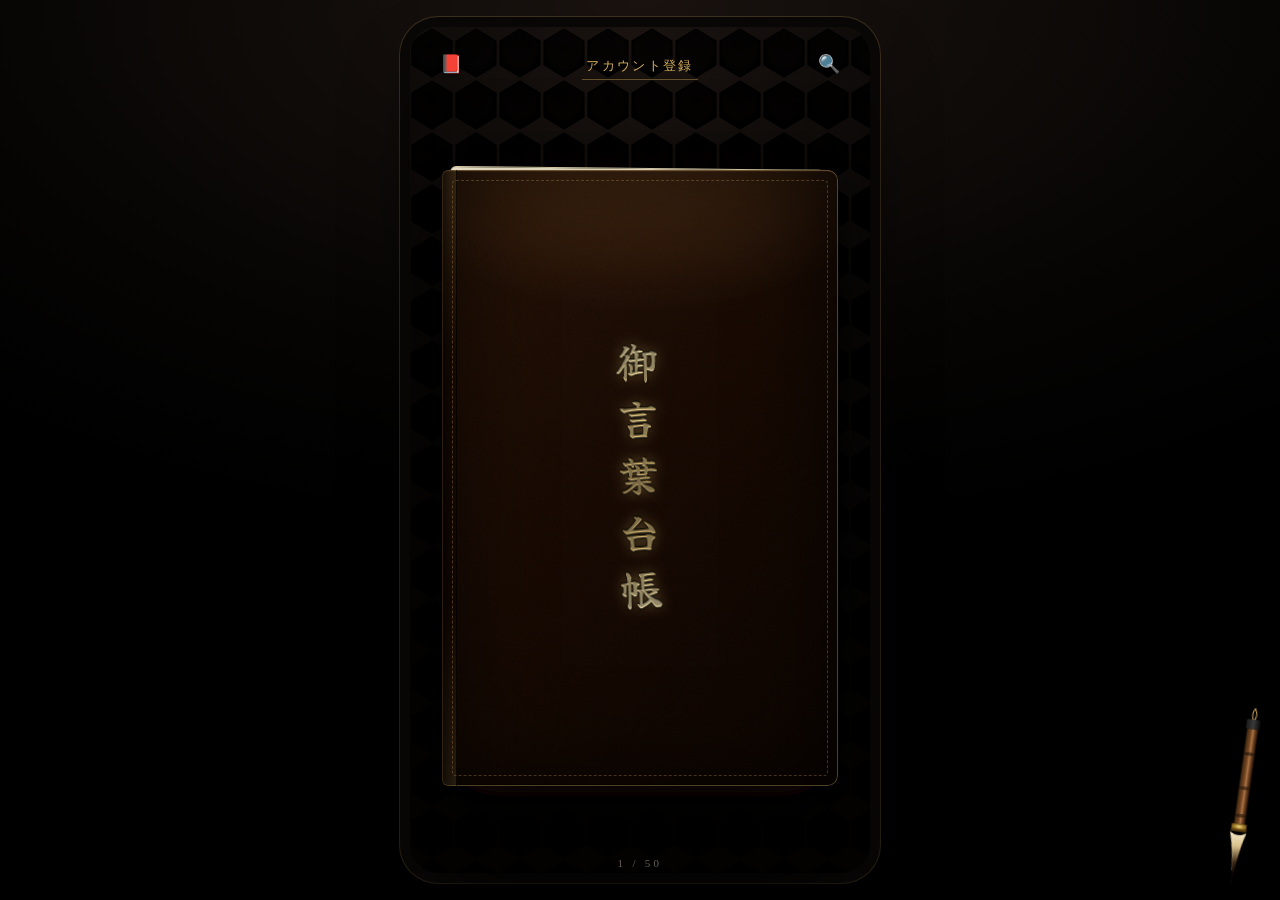
==== app/index.html @ a13468e6 "Sync mockup with latest app design" ====
<!doctype html>
<html lang="ja">
<head>
  <meta charset="UTF-8" />
  <meta name="viewport" content="width=device-width, initial-scale=1.0, maximum-scale=1.0, viewport-fit=cover" />
  <meta name="theme-color" content="#8b2f2f" />
  <meta name="apple-mobile-web-app-capable" content="yes" />
  <meta name="mobile-web-app-capable" content="yes" />
  <meta name="apple-mobile-web-app-status-bar-style" content="black-translucent" />
  <meta name="apple-mobile-web-app-title" content="御言葉" />
  <link rel="manifest" href="manifest.webmanifest" />
  <title>御言葉台帳</title>
  <link rel="preconnect" href="https://fonts.googleapis.com" />
  <link rel="preconnect" href="https://fonts.gstatic.com" crossorigin />
  <link href="https://fonts.googleapis.com/css2?family=Yuji+Boku&family=Yuji+Mai&family=Yuji+Syuku&family=Shippori+Mincho:wght@600;700;800&family=Klee+One:wght@600&family=Zen+Kurenaido&display=swap" rel="stylesheet" />
  <link rel="stylesheet" href="styles.css" />
</head>
<body>
  <!-- トップページ：御朱印帳ビュー -->
  <main id="view-home" class="view active">
    <header class="app-header home-header">
      <button class="icon-btn light" id="btn-close-book" aria-label="表紙に戻る" title="表紙に戻る">📕</button>
      <button class="text-link gold" id="btn-account" aria-label="アカウント登録">アカウント登録</button>
      <button class="icon-btn light" id="btn-search" aria-label="検索">🔍</button>
    </header>

    <section class="book-area" id="book-area">
      <div class="book" id="book">
        <!-- ページはJSで挿入。右→左にめくる -->
      </div>
      <div class="book-empty" id="book-empty" hidden></div>
      <div class="page-indicator" id="page-indicator"></div>

      <!-- 表紙：タップで開く -->
      <button class="book-cover" id="book-cover" aria-label="御言葉台帳を開く">
        <span class="cover-title">御<br>言<br>葉<br>台<br>帳</span>
      </button>
    </section>

    <!-- 筆（リアルな筆のSVG）— タップで言葉を記す -->
    <button class="brush-btn" id="btn-new" aria-label="新しい言葉を記す">
      <svg viewBox="0 0 80 260" xmlns="http://www.w3.org/2000/svg" aria-hidden="true">
        <defs>
          <linearGradient id="bamboo" x1="0" y1="0" x2="1" y2="0">
            <stop offset="0" stop-color="#3a2410"/>
            <stop offset="0.4" stop-color="#7a4a22"/>
            <stop offset="0.55" stop-color="#a87245"/>
            <stop offset="0.8" stop-color="#5a341a"/>
            <stop offset="1" stop-color="#2a1608"/>
          </linearGradient>
          <linearGradient id="cap" x1="0" y1="0" x2="1" y2="0">
            <stop offset="0" stop-color="#1a1a1a"/>
            <stop offset="0.5" stop-color="#3a3a3a"/>
            <stop offset="1" stop-color="#0a0a0a"/>
          </linearGradient>
          <linearGradient id="bristleGrad" x1="0.5" y1="0" x2="0.5" y2="1">
            <stop offset="0" stop-color="#f4e9c8"/>
            <stop offset="0.3" stop-color="#d8c08a"/>
            <stop offset="0.65" stop-color="#3a2410"/>
            <stop offset="0.9" stop-color="#0a0604"/>
            <stop offset="1" stop-color="#000"/>
          </linearGradient>
          <radialGradient id="ferrule" cx="0.5" cy="0.4" r="0.6">
            <stop offset="0" stop-color="#f0d68a"/>
            <stop offset="0.5" stop-color="#a8842c"/>
            <stop offset="1" stop-color="#5a3e10"/>
          </radialGradient>
        </defs>
        <!-- 紐ループ（吊り紐） -->
        <path d="M40 4 Q34 14 40 22 Q46 14 40 4 Z" fill="none" stroke="#c8a058" stroke-width="1.5"/>
        <!-- 黒キャップ -->
        <rect x="30" y="20" width="20" height="14" rx="2" fill="url(#cap)"/>
        <!-- 竹軸 -->
        <rect x="32" y="34" width="16" height="140" fill="url(#bamboo)"/>
        <!-- 竹の節 -->
        <ellipse cx="40" cy="70" rx="9" ry="2.5" fill="#1f120a" opacity="0.6"/>
        <ellipse cx="40" cy="120" rx="9" ry="2.5" fill="#1f120a" opacity="0.6"/>
        <ellipse cx="40" cy="160" rx="9" ry="2.5" fill="#1f120a" opacity="0.6"/>
        <!-- 金の口金 -->
        <rect x="29" y="172" width="22" height="10" rx="1" fill="url(#ferrule)" stroke="#3a2a08" stroke-width="0.5"/>
        <rect x="29" y="180" width="22" height="3" fill="#5a3e10"/>
        <!-- 穂（毛先）— 太→細の三角形＋濡れた感じのグラデ -->
        <path d="M28 184 Q40 192 52 184 L48 200 Q44 220 40 252 Q36 220 32 200 Z"
              fill="url(#bristleGrad)" stroke="#1a0e05" stroke-width="0.4"/>
        <!-- 穂のハイライト（左側） -->
        <path d="M34 188 Q36 210 38 240" fill="none" stroke="#fff5d8" stroke-width="0.6" opacity="0.5"/>
        <!-- 墨の滴 -->
        <ellipse cx="40" cy="256" rx="2" ry="2.5" fill="#0a0604"/>
      </svg>
    </button>
  </main>

  <!-- アカウント登録画面 -->
  <section id="view-account" class="view">
    <header class="app-header account-header">
      <button class="icon-btn light" id="btn-account-back" aria-label="戻る">←</button>
      <span></span>
      <span style="width:36px"></span>
    </header>

    <div class="account-hero">
      <div class="account-emblem" aria-hidden="true"><span>御</span></div>
      <h2 class="account-title">御言葉台帳へようこそ</h2>
      <p class="account-lede">
        言葉は、心の足跡。<br>
        登録すると、端末を超えて言葉を保管できます。
      </p>
    </div>

    <form class="account-form" id="form-account">
      <button type="button" class="btn-apple" id="btn-apple">
        <svg viewBox="0 0 16 16" width="18" height="18" aria-hidden="true">
          <path fill="currentColor" d="M11.182.008C11.148-.03 9.923.023 8.857 1.18c-1.066 1.156-.902 2.482-.878 2.516.024.034 1.52.087 2.475-1.258.955-1.345.762-2.391.728-2.43Zm3.314 11.733c-.048-.096-2.325-1.234-2.113-3.422.212-2.189 1.675-2.789 1.698-2.854.023-.064-.597-.79-1.254-1.157a3.692 3.692 0 0 0-1.563-.434c-.108-.003-.483-.095-1.254.116-.508.139-1.653.589-1.968.607-.316.018-1.256-.522-2.267-.665-.647-.125-1.333.131-1.824.328-.49.196-1.422.754-2.074 2.237-.652 1.484-.311 3.834.93 5.392 1.243 1.557 1.999 1.881 2.5 1.917.5.036 1.05-.1 1.74-.39.69-.292 1.74-.452 2.4-.452.66 0 1.71.16 2.4.452.69.29 1.24.426 1.74.39.501-.036 1.257-.36 2.5-1.917.598-.769 1.06-1.591 1.41-2.148Z"/>
        </svg>
        <span>Appleで続ける</span>
      </button>

      <div class="divider"><span>または</span></div>

      <label class="field">
        <span class="label-text">お名前（任意）</span>
        <input type="text" id="acct-name" placeholder="蘇我 美佳" autocomplete="name" />
      </label>
      <label class="field">
        <span class="label-text">メールアドレス</span>
        <input type="email" id="acct-email" placeholder="you@example.com" autocomplete="email" required />
      </label>
      <label class="field">
        <span class="label-text">パスワード</span>
        <input type="password" id="acct-password" placeholder="8文字以上" autocomplete="new-password" minlength="8" required />
        <span class="hint">英数字を含めると安全です。</span>
      </label>

      <label class="checkbox">
        <input type="checkbox" id="acct-terms" required />
        <span><a href="#">利用規約</a>と<a href="#">プライバシーポリシー</a>に同意します</span>
      </label>

      <button type="submit" class="btn-gold">
        <span>御言葉を始める</span>
      </button>

      <p class="account-foot">
        既にアカウントをお持ちの方は
        <a href="#" id="link-signin">ログイン</a>
      </p>
    </form>
  </section>

  <!-- 入力画面 -->
  <section id="view-input" class="view">
    <header class="app-header">
      <button class="icon-btn" id="btn-back" aria-label="戻る">←</button>
      <h2 class="brand small">言葉を記す</h2>
      <button class="text-btn" id="btn-save">保存</button>
    </header>

    <form id="form-entry" class="form">
      <label class="field">
        <span class="label-text">言葉</span>
        <textarea id="input-text" rows="6" placeholder="心に残った言葉を書き留める…" required></textarea>
      </label>

      <div class="row">
        <button type="button" class="chip" id="btn-mic">🎙 音声入力</button>
        <label class="chip" for="input-photo">📷 写真を添付</label>
        <input id="input-photo" type="file" accept="image/*" capture="environment" hidden />
      </div>

      <div class="photo-preview" id="photo-preview" hidden>
        <img id="photo-img" alt="添付写真" />
        <button type="button" class="text-btn small" id="btn-remove-photo">削除</button>
      </div>

      <fieldset class="field">
        <legend class="label-text">どこから来た言葉？</legend>
        <div class="segmented">
          <label><input type="radio" name="category" value="自分" checked /><span>自分</span></label>
          <label><input type="radio" name="category" value="他人" /><span>他人</span></label>
          <label><input type="radio" name="category" value="メディア" /><span>メディア</span></label>
        </div>
      </fieldset>

      <label class="field">
        <span class="label-text">出典・話し手（任意）</span>
        <input id="input-source" type="text" placeholder="例：祖母／○○という本／映画◯◯" />
      </label>

      <div class="ai-section" id="ai-section" hidden>
        <h3>AIによる読み解き</h3>
        <div class="ai-block">
          <h4>コンテキスト解説</h4>
          <p id="ai-context">—</p>
        </div>
        <div class="ai-block">
          <h4>似た言葉</h4>
          <ul id="ai-similar"></ul>
        </div>
      </div>

      <p class="mic-status muted" id="mic-status"></p>
    </form>
  </section>

  <script src="seed.js"></script>
  <script src="app.js"></script>
  <script>
    if ("serviceWorker" in navigator) {
      window.addEventListener("load", () => {
        navigator.serviceWorker.register("sw.js").catch(console.warn);
      });
    }
  </script>
</body>
</html>
---- app/styles.css ----
/* 御言葉台帳 — Mikotoba Daichō */
:root {
  --paper: #f5efe2;
  --paper-edge: #e7dec6;
  --paper-shadow: rgba(60, 40, 20, 0.15);
  --ink: #2a2622;
  --ink-soft: #6b6259;
  --accent: #8b2f2f; /* 朱 */
  --line: #d9cfb8;
  --bg: #efe8d8;
  --radius: 14px;
  --serif: "Hiragino Mincho ProN", "Yu Mincho", "YuMincho", "Noto Serif JP", serif;
  --sans: "Hiragino Sans", "Yu Gothic", system-ui, sans-serif;
}

* { box-sizing: border-box; -webkit-tap-highlight-color: transparent; }

/* LPプレビューモード：操作系を隠す */
.is-preview .app-header,
.is-preview .brush-btn,
.is-preview #view-account,
.is-preview #view-input { display: none !important; }
.is-preview .book-area { padding-top: 24px; }
html, body { margin: 0; padding: 0; height: 100%; }
body {
  font-family: var(--serif);
  color: var(--ink);
  background: #0a0807;
  overflow: hidden;
}

/* トップ画面のみ：黒の高級背景（蛇革風スケール） */
#view-home {
  background:
    radial-gradient(120% 80% at 50% 0%, #1a1310 0%, #0a0807 55%, #050403 100%),
    url("data:image/svg+xml;utf8,<svg xmlns='http://www.w3.org/2000/svg' width='44' height='52' viewBox='0 0 44 52'><defs><radialGradient id='s' cx='50%25' cy='40%25' r='55%25'><stop offset='0%25' stop-color='%23332620' stop-opacity='1'/><stop offset='70%25' stop-color='%23120c08' stop-opacity='0.85'/><stop offset='100%25' stop-color='%23050302' stop-opacity='1'/></radialGradient></defs><g><polygon points='22,2 42,14 42,38 22,50 2,38 2,14' fill='url(%23s)' stroke='%23000' stroke-width='1.2'/><polygon points='22,2 42,14 22,26 2,14' fill='%23000' opacity='0.18'/></g></svg>");
  background-blend-mode: multiply, normal;
  background-size: cover, 44px 52px;
}

button { font-family: inherit; cursor: pointer; }

/* ビュー切替 */
.view { display: none; height: 100dvh; flex-direction: column; }
.view.active { display: flex; }

/* ヘッダー */
.app-header {
  display: flex; align-items: center; justify-content: space-between;
  padding: calc(env(safe-area-inset-top, 0px) + 18px) 20px 12px;
}
.bottom-nav { padding-bottom: calc(env(safe-area-inset-bottom, 0px) + 28px) !important; }
.brand {
  margin: 0;
  font-size: 22px;
  letter-spacing: 0.3em;
  font-weight: 500;
}
.brand.small { font-size: 16px; letter-spacing: 0.2em; }

/* トップ：ヘッダー */
.home-header { padding-bottom: 0; }
.header-spacer { width: 36px; }
.icon-btn.light { color: #c8b27a; filter: drop-shadow(0 1px 2px rgba(0,0,0,0.6)); }

/* === 表紙：本格的な革手帳 === */
.book-cover {
  position: absolute;
  inset: 0;
  margin: auto;
  width: min(86vw, 380px);
  height: min(72dvh, 580px);
  border: none;
  cursor: pointer;
  border-radius: 6px 10px 10px 6px;
  display: flex; align-items: center; justify-content: center;
  background:
    /* ハイライト（上から光が当たる） */
    radial-gradient(140% 60% at 50% -10%, rgba(180,120,60,0.35) 0%, transparent 55%),
    /* 革のグレイン（細かいランダムノイズ） */
    url("data:image/svg+xml;utf8,<svg xmlns='http://www.w3.org/2000/svg' width='220' height='220'><filter id='n'><feTurbulence type='fractalNoise' baseFrequency='1.6' numOctaves='3' seed='7'/><feColorMatrix values='0 0 0 0 0.06  0 0 0 0 0.03  0 0 0 0 0.01  0 0 0 0.55 0'/></filter><rect width='100%25' height='100%25' filter='url(%23n)'/></svg>"),
    /* 革の中粒テクスチャ */
    url("data:image/svg+xml;utf8,<svg xmlns='http://www.w3.org/2000/svg' width='80' height='80'><filter id='b'><feTurbulence type='turbulence' baseFrequency='0.08' numOctaves='2' seed='13'/><feColorMatrix values='0 0 0 0 0.35  0 0 0 0 0.18  0 0 0 0 0.07  0 0 0 0.35 0'/></filter><rect width='100%25' height='100%25' filter='url(%23b)'/></svg>"),
    /* ベース：深い茶 */
    linear-gradient(135deg, #2a1608 0%, #1a0c04 50%, #0e0602 100%);
  background-size: cover, 220px 220px, 80px 80px, cover;
  background-blend-mode: normal, overlay, overlay, normal;
  box-shadow:
    /* 浮遊する影 */
    0 40px 70px -25px rgba(0,0,0,0.95),
    0 15px 30px -10px rgba(0,0,0,0.7),
    /* 金の細い縁取り */
    inset 0 0 0 1px rgba(180,140,80,0.45),
    /* 内側のビネット */
    inset 0 0 100px rgba(0,0,0,0.75),
    /* 革のエッジハイライト */
    inset 0 2px 0 rgba(255,200,140,0.08),
    inset 0 -2px 0 rgba(0,0,0,0.6);
  transform-origin: left center;
  transition: transform 1100ms cubic-bezier(.45,.05,.2,1), opacity 600ms 800ms;
  z-index: 50;
}
/* 背表紙（左側の綴じ部分） */
.book-cover::before {
  content: "";
  position: absolute; left: 0; top: 0; bottom: 0;
  width: 14px;
  background:
    linear-gradient(90deg, rgba(0,0,0,0.55) 0%, rgba(0,0,0,0.15) 70%, transparent 100%),
    linear-gradient(180deg, rgba(180,140,80,0.18), transparent 30%, transparent 70%, rgba(180,140,80,0.18));
  border-right: 1px solid rgba(0,0,0,0.4);
  border-radius: 6px 0 0 6px;
  pointer-events: none;
}
/* 革のステッチ風の縁 */
.book-cover::after {
  content: "";
  position: absolute; inset: 10px;
  border: 1px dashed rgba(180,140,80,0.35);
  border-radius: 4px;
  pointer-events: none;
}
.book-cover.opened {
  transform: rotateY(-165deg);
  opacity: 0;
  pointer-events: none;
}
.cover-title {
  /* 本物の毛筆フォント — Yuji Boku は墨の濃淡まで再現 */
  font-family: "Yuji Boku", "Yuji Mai", "Yuji Syuku", "Shippori Mincho", "Hiragino Mincho ProN", "Yu Mincho", serif;
  font-size: 52px;
  letter-spacing: 0.05em;
  line-height: 1.35;
  text-align: center;
  font-weight: 400;
  background:
    linear-gradient(180deg,
      #fff3c4 0%,
      #f0cf80 22%,
      #d4af5e 42%,
      #8c6a2c 58%,
      #d4af5e 78%,
      #fff3c4 100%);
  -webkit-background-clip: text;
  background-clip: text;
  color: transparent;
  text-shadow:
    0 1px 0 rgba(255,235,180,0.3),
    0 -1px 0 rgba(0,0,0,0.6);
  filter:
    drop-shadow(0 1px 1px rgba(0,0,0,0.85))
    drop-shadow(0 0 6px rgba(212,175,94,0.35))
    drop-shadow(0 0 2px rgba(0,0,0,0.5));
  /* 筆らしい微妙な傾き */
  transform: translateY(-4px) rotate(-1.2deg);
}

.brand-vertical {
  position: absolute;
  top: 50%; left: 50%;
  transform: translate(-50%, -50%);
  writing-mode: vertical-rl;
  text-orientation: upright;
  font-size: 30px;
  letter-spacing: 1em;
  color: var(--ink);
  margin: 0;
  pointer-events: none;
  z-index: 0;
}
#view-home .book-area { z-index: 1; }
#view-home .book-empty { z-index: 1; position: relative; background: transparent; }

.icon-btn, .text-btn {
  background: transparent; border: none; color: var(--ink);
  font-size: 18px; padding: 8px 10px; border-radius: 8px;
}
.text-btn { font-size: 15px; color: var(--accent); letter-spacing: 0.1em; }
.text-btn.small { font-size: 13px; }

/* 御朱印帳 ブック */
.book-area {
  flex: 1; position: relative;
  display: flex; align-items: center; justify-content: center;
  padding: 8px 16px 16px;
  perspective: 1800px;
}
.book {
  position: relative;
  width: min(92vw, 420px);
  height: min(70dvh, 620px);
  transform-style: preserve-3d;
  /* 紙の束（スタック感）— 後ろに重なる紙の縁 */
  filter: drop-shadow(0 30px 50px rgba(0,0,0,0.6));
}
.book::before,
.book::after {
  content: ""; position: absolute;
  background: linear-gradient(180deg, #f1ead4 0%, #e6dcc0 100%);
  border: 1px solid #d9cca8;
  border-radius: 6px;
  z-index: -1;
}
/* 2枚目 */
.book::before {
  inset: -4px -3px -6px -5px;
  transform: rotate(-0.4deg);
}
/* 3枚目 */
.book::after {
  inset: -7px -6px -10px -9px;
  transform: rotate(0.6deg);
  background: linear-gradient(180deg, #ebe2c8 0%, #ddd1b1 100%);
}

/* 各ページ（右綴じ・右から左へめくる） */
.page {
  position: absolute; inset: 0;
  border-radius: 4px 8px 8px 4px;
  /* 紙：和紙〜オフホワイトのグラデーション＋繊維＋微妙な縁の陰り */
  background:
    /* 縁のビネット（経年） */
    radial-gradient(110% 80% at 50% 50%, transparent 55%, rgba(160,130,80,0.10) 80%, rgba(120,90,50,0.20) 100%),
    /* 紙の繊維ノイズ */
    url("data:image/svg+xml;utf8,<svg xmlns='http://www.w3.org/2000/svg' width='240' height='240'><filter id='n'><feTurbulence type='fractalNoise' baseFrequency='1.2' numOctaves='2' seed='3'/><feColorMatrix values='0 0 0 0 0.6  0 0 0 0 0.55  0 0 0 0 0.45  0 0 0 0.12 0'/></filter><rect width='100%25' height='100%25' filter='url(%23n)'/></svg>"),
    /* ベース紙色 */
    linear-gradient(180deg, #fbf5e3 0%, #f6efd9 50%, #f0e7c8 100%);
  background-size: cover, 240px 240px, cover;
  box-shadow:
    0 1px 0 rgba(255,255,255,0.7) inset,
    0 18px 30px -16px rgba(60,40,20,0.35),
    0 2px 6px rgba(0,0,0,0.1);
  border: 1px solid #d9cca8;
  transform-origin: left center;
  transition: transform 800ms cubic-bezier(.2,.7,.2,1), box-shadow 800ms;
  backface-visibility: hidden;
  overflow: hidden;
  display: flex; flex-direction: column;
}
/* 綴じ側（左）の影＋穴の表現 */
.page::before {
  content: "";
  position: absolute; top: 0; bottom: 0; left: 0; width: 34px;
  background:
    /* 綴じ穴（3つ） */
    radial-gradient(circle at 12px 18%, rgba(0,0,0,0.45) 0 3px, transparent 4px),
    radial-gradient(circle at 12px 50%, rgba(0,0,0,0.45) 0 3px, transparent 4px),
    radial-gradient(circle at 12px 82%, rgba(0,0,0,0.45) 0 3px, transparent 4px),
    /* 綴じ部分のグラデーション影 */
    linear-gradient(90deg, rgba(0,0,0,0.18) 0%, rgba(0,0,0,0.08) 40%, transparent 100%);
  pointer-events: none;
}
/* 罫線（うっすら横の和紙の折り目） */
.page::after {
  content: "";
  position: absolute; inset: 28px 28px 28px 48px;
  background:
    repeating-linear-gradient(180deg,
      transparent 0 36px,
      rgba(140,110,70,0.08) 36px 37px);
  pointer-events: none;
}
.page.flipped {
  transform: rotateY(-170deg);
  box-shadow:
    0 30px 60px -10px rgba(0,0,0,0.6),
    0 1px 0 rgba(255,255,255,0.7) inset;
}

.page-inner {
  padding: 36px 28px 28px 48px;
  flex: 1;
  display: flex; flex-direction: column;
  writing-mode: vertical-rl;       /* 縦書き */
  text-orientation: upright;
  overflow: hidden;
}
.page-text {
  /* 手書き風：万年筆系 + 筆フォント — 墨の濃淡が出る Yuji Mai */
  font-family: "Yuji Mai", "Klee One", "Shippori Mincho", "Hiragino Mincho ProN", serif;
  font-size: 22px; line-height: 2; letter-spacing: 0.08em;
  white-space: pre-wrap; flex: 1; max-height: 100%;
  text-orientation: mixed;
  color: #1a1410;
  /* 墨にじみ風 */
  text-shadow: 0 0 0.6px rgba(0,0,0,0.4);
}
.page-meta {
  margin-top: 12px;
  font-size: 11px; color: var(--ink-soft); letter-spacing: 0.2em;
}
.page-stamp {
  position: absolute; right: 18px; bottom: 18px;
  width: 52px; height: 52px; border-radius: 6px;
  border: 2px solid var(--accent); color: var(--accent);
  display: grid; place-items: center;
  font-family: "Yuji Syuku", "Shippori Mincho", serif;
  font-size: 14px; letter-spacing: 0.15em;
  writing-mode: vertical-rl;
  background: rgba(255,255,255,0.4);
  transform: rotate(-4deg);
  /* 朱印のかすれ */
  filter: drop-shadow(0 0 0.3px rgba(139,47,47,0.4));
  opacity: 0.9;
}
.page-photo {
  position: absolute; top: 14px; left: 14px;
  width: 90px; height: 110px; object-fit: cover;
  border: 6px solid #fff; border-radius: 2px;
  box-shadow: 0 4px 10px rgba(0,0,0,0.15);
  transform: rotate(-2deg);
}

.book-empty {
  text-align: center; color: var(--ink-soft); line-height: 1.9;
}
.muted { color: var(--ink-soft); font-size: 13px; }

.page-indicator {
  position: absolute; bottom: 4px; left: 0; right: 0;
  text-align: center; font-size: 11px; color: var(--ink-soft);
  letter-spacing: 0.3em;
}

/* ボトムナビ */
.bottom-nav {
  display: flex; align-items: center; justify-content: center;
  padding: 10px 28px 28px;
}
.nav-hint {
  background: transparent; border: none; color: var(--ink-soft);
  font-size: 36px; line-height: 1; padding: 6px 14px;
}
.fab {
  width: 64px; height: 64px; border-radius: 50%;
  background: var(--accent); color: #f5efe2;
  border: none;
  font-family: "Yuji Boku", "Yuji Mai", "Yuji Syuku", var(--serif);
  font-size: 28px; font-weight: 400;
  letter-spacing: 0.05em;
  box-shadow: 0 10px 24px -8px rgba(139, 47, 47, 0.6);
}
.fab:active { transform: translateY(1px); }
.fab-corner {
  position: fixed;
  right: calc(env(safe-area-inset-right, 0px) + 22px);
  bottom: calc(env(safe-area-inset-bottom, 0px) + 24px);
  z-index: 100;
  background: linear-gradient(180deg, #a23a3a, #6f1f1f);
  color: #f4dca0;
  box-shadow:
    0 12px 28px -10px rgba(0,0,0,0.8),
    inset 0 0 0 1px rgba(212,175,94,0.5);
}

/* リアルな筆ボタン */
.brush-btn {
  position: fixed;
  right: calc(env(safe-area-inset-right, 0px) - 4px);
  bottom: calc(env(safe-area-inset-bottom, 0px) + 14px);
  width: 56px; height: 180px;
  border: none; background: transparent; padding: 0;
  cursor: pointer; z-index: 100;
  filter: drop-shadow(0 18px 18px rgba(0,0,0,0.55))
          drop-shadow(0 4px 6px rgba(0,0,0,0.4));
  transform: rotate(8deg);
  transform-origin: center top;
  transition: transform 200ms cubic-bezier(.2,.8,.3,1);
}
.brush-btn svg { width: 100%; height: 100%; display: block; }
.brush-btn:active { transform: rotate(14deg) translateY(2px); }
.brush-btn:hover { transform: rotate(6deg); }

/* 上部リンク（アカウント） */
.text-link {
  background: transparent; border: none; padding: 8px 4px;
  font-family: var(--serif); font-size: 13px; letter-spacing: 0.18em;
  cursor: pointer;
}
.text-link.gold {
  color: #d4af5e;
  border-bottom: 1px solid rgba(212,175,94,0.4);
  padding-bottom: 4px;
}
.brand.small.gold {
  background: linear-gradient(180deg,#f0cf80,#8c6a2c);
  -webkit-background-clip: text; background-clip: text; color: transparent;
}

/* === アカウント登録画面 === */
#view-account {
  background:
    radial-gradient(120% 60% at 50% 0%, rgba(74,56,38,0.35) 0%, transparent 60%),
    #0a0807;
  overflow-y: auto;
}
.account-header { padding-top: calc(env(safe-area-inset-top, 0px) + 12px); }
.account-header .icon-btn.light { color: #d4af5e; font-size: 20px; }

.account-hero {
  text-align: center;
  padding: 12px 32px 28px;
}
.account-emblem {
  width: 72px; height: 72px;
  margin: 0 auto 18px;
  display: grid; place-items: center;
  border-radius: 50%;
  background: radial-gradient(circle at 35% 30%, #2a1f18, #0a0604);
  box-shadow:
    inset 0 0 0 1px rgba(212,175,94,0.55),
    inset 0 0 22px rgba(0,0,0,0.8),
    0 8px 26px -8px rgba(0,0,0,0.85);
}
.account-emblem span {
  font-family: "Yuji Syuku", "Shippori Mincho", var(--serif);
  font-size: 34px; font-weight: 700;
  background: linear-gradient(180deg,#fff3c4 0%,#d4af5e 50%,#8c6a2c 100%);
  -webkit-background-clip: text; background-clip: text;
  color: transparent;
  filter: drop-shadow(0 1px 1px rgba(0,0,0,0.7));
}
.account-title {
  font-size: 22px;
  letter-spacing: 0.25em;
  margin: 0 0 12px;
  background: linear-gradient(180deg,#fff3c4 0%,#d4af5e 50%,#8c6a2c 100%);
  -webkit-background-clip: text; background-clip: text;
  color: transparent;
  font-weight: 600;
}
.account-lede {
  color: #a89c84;
  font-size: 13px;
  line-height: 2;
  margin: 0;
  letter-spacing: 0.05em;
}

.account-form {
  display: flex; flex-direction: column;
  gap: 16px;
  padding: 4px 28px calc(env(safe-area-inset-bottom, 0px) + 40px);
  max-width: 420px; margin: 0 auto; width: 100%;
}
.btn-apple {
  display: flex; align-items: center; justify-content: center; gap: 10px;
  padding: 15px; border-radius: 12px;
  background: #fff; color: #000; border: none;
  font-size: 15px; font-weight: 600; letter-spacing: 0.1em;
  cursor: pointer; font-family: -apple-system, system-ui, sans-serif;
  box-shadow: 0 8px 20px -10px rgba(0,0,0,0.6);
}
.btn-apple svg { transform: translateY(-1px); }
.btn-apple:active { transform: translateY(1px); }

.divider {
  display: flex; align-items: center; gap: 12px;
  color: #6b6259; font-size: 11px; letter-spacing: 0.3em;
  margin: 4px 0;
}
.divider::before, .divider::after {
  content: ""; flex: 1; height: 1px;
  background: linear-gradient(90deg, transparent, rgba(212,175,94,0.25), transparent);
}

#view-account .field { gap: 6px; }
#view-account .label-text { color: #d4af5e; letter-spacing: 0.2em; font-size: 11px; }
#view-account input[type="text"],
#view-account input[type="email"],
#view-account input[type="password"] {
  background: rgba(255,255,255,0.03);
  border: 1px solid rgba(212,175,94,0.2);
  color: #ece5d2;
  padding: 14px 16px;
  font-size: 15px;
  border-radius: 10px;
  transition: border-color 200ms, background 200ms;
}
#view-account input:focus {
  outline: none;
  border-color: rgba(212,175,94,0.7);
  background: rgba(255,255,255,0.05);
}
#view-account input::placeholder { color: #5a5048; }
.hint { font-size: 11px; color: #6b6259; letter-spacing: 0.05em; padding-left: 4px; }

.checkbox {
  display: flex; align-items: flex-start; gap: 10px;
  font-size: 12px; color: #a89c84; line-height: 1.7;
  letter-spacing: 0.05em;
  padding: 4px 0;
  cursor: pointer;
}
.checkbox input {
  appearance: none; -webkit-appearance: none;
  width: 18px; height: 18px;
  border: 1px solid rgba(212,175,94,0.4);
  border-radius: 4px;
  background: rgba(255,255,255,0.04);
  margin-top: 1px;
  cursor: pointer;
  position: relative;
  flex-shrink: 0;
}
.checkbox input:checked {
  background: linear-gradient(180deg,#d4af5e,#8c6a2c);
  border-color: #d4af5e;
}
.checkbox input:checked::after {
  content: "";
  position: absolute; left: 5px; top: 1px;
  width: 5px; height: 10px;
  border: solid #0a0807; border-width: 0 2px 2px 0;
  transform: rotate(45deg);
}
.checkbox a { color: #d4af5e; text-decoration: underline; text-decoration-thickness: 0.5px; }

.btn-gold {
  margin-top: 4px;
  padding: 16px;
  border-radius: 12px;
  border: 1px solid rgba(212,175,94,0.7);
  background: linear-gradient(180deg, #2a1f18 0%, #0e0907 100%);
  color: transparent;
  background-clip: padding-box;
  cursor: pointer;
  font-family: var(--serif);
  position: relative;
  box-shadow:
    0 10px 26px -10px rgba(0,0,0,0.9),
    inset 0 1px 0 rgba(212,175,94,0.3);
  transition: transform 200ms, box-shadow 200ms;
}
.btn-gold span {
  font-size: 16px;
  letter-spacing: 0.4em;
  font-weight: 600;
  background: linear-gradient(180deg,#fff3c4 0%,#d4af5e 50%,#8c6a2c 100%);
  -webkit-background-clip: text; background-clip: text;
  color: transparent;
}
.btn-gold:hover { transform: translateY(-1px); box-shadow: 0 14px 32px -10px rgba(0,0,0,0.95), inset 0 1px 0 rgba(212,175,94,0.4); }
.btn-gold:active { transform: translateY(1px); }

.account-foot {
  text-align: center;
  font-size: 13px;
  color: #a89c84;
  margin: 12px 0 0;
  letter-spacing: 0.05em;
}
.account-foot a { color: #d4af5e; font-weight: 600; }

/* 入力画面 */
.form {
  padding: 6px 20px 40px;
  overflow-y: auto; flex: 1;
  display: flex; flex-direction: column; gap: 18px;
}
.field { display: flex; flex-direction: column; gap: 8px; border: none; padding: 0; margin: 0; }
.label-text { font-size: 12px; letter-spacing: 0.2em; color: var(--ink-soft); }
textarea, input[type="text"] {
  font-family: var(--serif); color: var(--ink);
  background: #fbf6e8; border: 1px solid var(--paper-edge);
  border-radius: 10px; padding: 14px; font-size: 16px;
  line-height: 1.8; resize: vertical;
}
textarea:focus, input[type="text"]:focus { outline: 2px solid var(--accent); outline-offset: 1px; }

.row { display: flex; gap: 10px; flex-wrap: wrap; }
.chip {
  display: inline-flex; align-items: center; gap: 6px;
  padding: 10px 14px; border-radius: 999px;
  background: #fbf6e8; border: 1px solid var(--paper-edge);
  color: var(--ink); font-size: 14px;
}
.chip:active { background: #f0e7d0; }

.segmented {
  display: grid; grid-template-columns: repeat(3, 1fr);
  background: #fbf6e8; border: 1px solid var(--paper-edge);
  border-radius: 999px; padding: 4px;
}
.segmented label { position: relative; }
.segmented input { position: absolute; opacity: 0; inset: 0; }
.segmented span {
  display: block; text-align: center; padding: 10px 0;
  border-radius: 999px; font-size: 14px; color: var(--ink-soft);
  letter-spacing: 0.1em;
}
.segmented input:checked + span {
  background: var(--accent); color: #f5efe2;
}

.photo-preview { position: relative; display: flex; gap: 12px; align-items: flex-start; }
.photo-preview img { width: 120px; height: 120px; object-fit: cover; border-radius: 8px; border: 1px solid var(--paper-edge); }

.ai-section {
  background: #fbf6e8; border: 1px dashed var(--paper-edge);
  border-radius: 12px; padding: 16px;
}
.ai-section h3 { margin: 0 0 10px; font-size: 14px; letter-spacing: 0.2em; color: var(--accent); }
.ai-block h4 { margin: 8px 0 4px; font-size: 12px; letter-spacing: 0.2em; color: var(--ink-soft); }
.ai-block p, .ai-block li { font-size: 14px; line-height: 1.8; }
.ai-block ul { margin: 0; padding-left: 18px; }

/* ===== PC / タブレット 対応 ===== */
@media (min-width: 720px) {
  body {
    background:
      radial-gradient(80% 60% at 50% 0%, #1a1310 0%, #050403 70%, #000 100%);
    display: flex; align-items: center; justify-content: center;
    padding: 24px;
  }
  .view {
    position: relative;
    height: min(900px, 94dvh);
    width: min(440px, 96vw);
    border-radius: 28px;
    overflow: hidden;
    box-shadow:
      0 40px 80px -20px rgba(0,0,0,0.8),
      0 0 0 10px #0a0807,
      0 0 0 11px rgba(212,175,94,0.2);
  }
  .view.active { display: flex; }
  .book-cover { width: 86%; height: 78%; }
  .book { width: 86%; height: 78%; }
  .fab-corner {
    position: absolute;
    right: 22px; bottom: 22px;
  }
}

/* デスクトップワイド：縦長フレームを中央に＋横に飾りを付けない（情報密度はそのまま） */
@media (min-width: 1100px) {
  .view { width: 460px; height: min(940px, 94dvh); }
  .cover-title { font-size: 42px; }
}
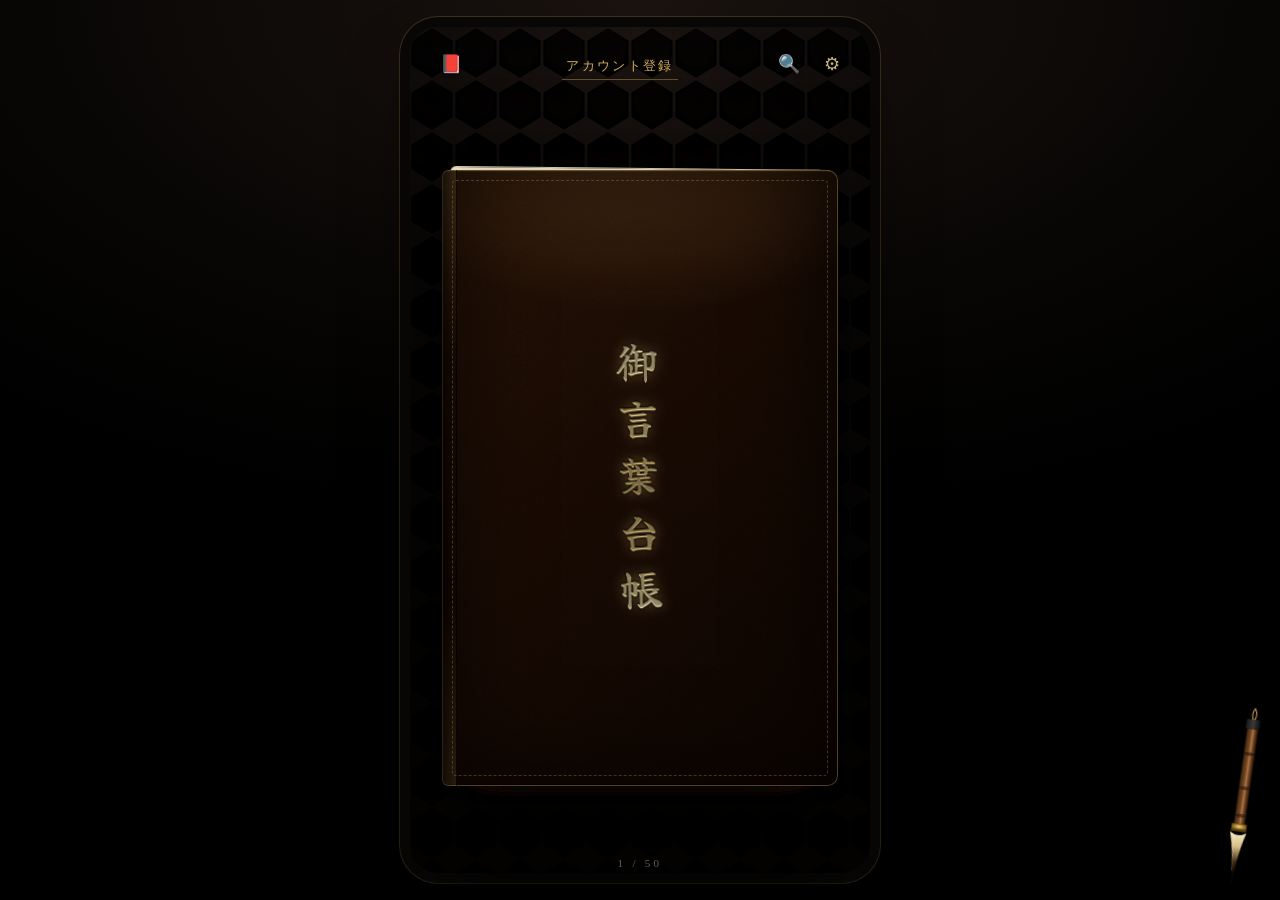
==== commit cb659cc3: "Sync mockup with latest app design" ====
--- a/app/index.html
+++ b/app/index.html
@@ -21,7 +21,10 @@
     <header class="app-header home-header">
       <button class="icon-btn light" id="btn-close-book" aria-label="表紙に戻る" title="表紙に戻る">📕</button>
       <button class="text-link gold" id="btn-account" aria-label="アカウント登録">アカウント登録</button>
-      <button class="icon-btn light" id="btn-search" aria-label="検索">🔍</button>
+      <div style="display:flex; gap:4px;">
+        <button class="icon-btn light" id="btn-search" aria-label="検索">🔍</button>
+        <button class="icon-btn light" id="btn-settings" aria-label="設定">⚙</button>
+      </div>
     </header>
 
     <section class="book-area" id="book-area">
@@ -90,6 +93,48 @@
     </button>
   </main>
 
+  <!-- 設定画面 -->
+  <section id="view-settings" class="view">
+    <header class="app-header">
+      <button class="icon-btn light" id="btn-settings-back" aria-label="戻る">←</button>
+      <h2 class="brand small gold">設定</h2>
+      <span style="width:36px"></span>
+    </header>
+    <div class="settings">
+      <section class="settings-group">
+        <h3>アカウント</h3>
+        <button class="settings-row" id="settings-account">
+          <span>アカウント登録 / ログイン</span><span class="chev">›</span>
+        </button>
+      </section>
+
+      <section class="settings-group">
+        <h3>データ</h3>
+        <button class="settings-row" id="settings-export">
+          <span>言葉を書き出す（JSON）</span><span class="chev">›</span>
+        </button>
+        <button class="settings-row danger" id="settings-clear">
+          <span>すべての言葉を削除</span><span class="chev">›</span>
+        </button>
+      </section>
+
+      <section class="settings-group">
+        <h3>サポート</h3>
+        <a class="settings-row" href="https://suzukimika0410-cmd.github.io/okotoba-landing/" target="_blank" rel="noopener">
+          <span>ヘルプ・お問い合わせ</span><span class="chev">↗</span>
+        </a>
+        <a class="settings-row" href="https://suzukimika0410-cmd.github.io/okotoba-landing/privacy.html" target="_blank" rel="noopener">
+          <span>プライバシーポリシー</span><span class="chev">↗</span>
+        </a>
+        <a class="settings-row" href="https://suzukimika0410-cmd.github.io/okotoba-landing/terms.html" target="_blank" rel="noopener">
+          <span>利用規約</span><span class="chev">↗</span>
+        </a>
+      </section>
+
+      <p class="settings-version">御言葉台帳 v<span id="app-version">1.0.0</span> (1)</p>
+    </div>
+  </section>
+
   <!-- アカウント登録画面 -->
   <section id="view-account" class="view">
     <header class="app-header account-header">
--- a/app/styles.css
+++ b/app/styles.css
@@ -385,6 +385,40 @@
 .brand.small.gold {
   background: linear-gradient(180deg,#f0cf80,#8c6a2c);
   -webkit-background-clip: text; background-clip: text; color: transparent;
+}
+
+/* === 設定画面 === */
+#view-settings {
+  background:
+    radial-gradient(120% 60% at 50% 0%, rgba(74,56,38,0.35) 0%, transparent 60%),
+    #0a0807;
+  overflow-y: auto;
+}
+.settings { padding: 8px 20px calc(env(safe-area-inset-bottom, 0px) + 60px); max-width: 480px; margin: 0 auto; width: 100%; }
+.settings-group { margin-bottom: 28px; }
+.settings-group h3 {
+  font-size: 11px; letter-spacing: 0.3em; color: #d4af5e;
+  margin: 0 0 10px 4px; font-weight: 600;
+}
+.settings-row {
+  display: flex; align-items: center; justify-content: space-between;
+  width: 100%; padding: 14px 16px;
+  background: rgba(255,255,255,0.03);
+  border: 1px solid rgba(212,175,94,0.15);
+  border-bottom: none;
+  color: #ece5d2; font-family: var(--serif); font-size: 14px;
+  letter-spacing: 0.05em; cursor: pointer;
+  text-align: left; text-decoration: none;
+}
+.settings-row:first-of-type { border-radius: 10px 10px 0 0; }
+.settings-row:last-of-type { border-radius: 0 0 10px 10px; border-bottom: 1px solid rgba(212,175,94,0.15); }
+.settings-row:only-of-type { border-radius: 10px; border-bottom: 1px solid rgba(212,175,94,0.15); }
+.settings-row:active { background: rgba(212,175,94,0.08); }
+.settings-row .chev { color: #d4af5e; font-size: 16px; }
+.settings-row.danger { color: #d96a6a; }
+.settings-version {
+  text-align: center; color: #6b6259; font-size: 11px;
+  letter-spacing: 0.2em; margin-top: 32px;
 }
 
 /* === アカウント登録画面 === */
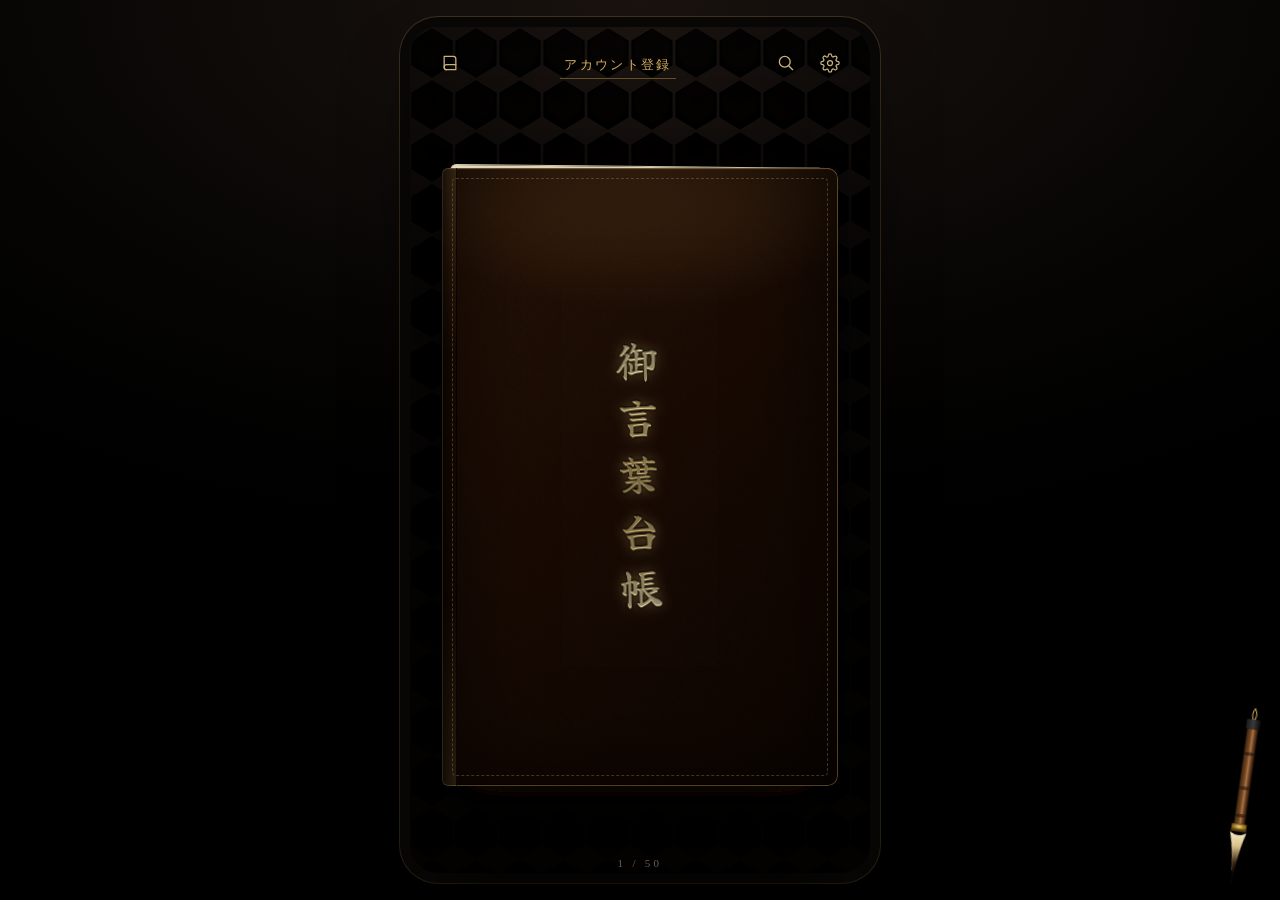
==== commit e3904f64: "Update contact email to okotobasupport@gmail.com" ====
--- a/app/index.html
+++ b/app/index.html
@@ -19,11 +19,26 @@
   <!-- トップページ：御朱印帳ビュー -->
   <main id="view-home" class="view active">
     <header class="app-header home-header">
-      <button class="icon-btn light" id="btn-close-book" aria-label="表紙に戻る" title="表紙に戻る">📕</button>
+      <button class="icon-btn light" id="btn-close-book" aria-label="表紙に戻る" title="表紙に戻る">
+        <svg viewBox="0 0 24 24" width="20" height="20" fill="none" stroke="currentColor" stroke-width="1.5" stroke-linecap="round" stroke-linejoin="round" aria-hidden="true">
+          <path d="M5 4h11a3 3 0 0 1 3 3v13H8a3 3 0 0 1-3-3V4z"/>
+          <path d="M8 20a3 3 0 0 1 0-6h11"/>
+        </svg>
+      </button>
       <button class="text-link gold" id="btn-account" aria-label="アカウント登録">アカウント登録</button>
       <div style="display:flex; gap:4px;">
-        <button class="icon-btn light" id="btn-search" aria-label="検索">🔍</button>
-        <button class="icon-btn light" id="btn-settings" aria-label="設定">⚙</button>
+        <button class="icon-btn light" id="btn-search" aria-label="検索">
+          <svg viewBox="0 0 24 24" width="20" height="20" fill="none" stroke="currentColor" stroke-width="1.6" stroke-linecap="round" aria-hidden="true">
+            <circle cx="10.5" cy="10.5" r="6.5"/>
+            <line x1="15.5" y1="15.5" x2="20" y2="20"/>
+          </svg>
+        </button>
+        <button class="icon-btn light" id="btn-settings" aria-label="設定">
+          <svg viewBox="0 0 24 24" width="20" height="20" fill="none" stroke="currentColor" stroke-width="1.5" stroke-linecap="round" stroke-linejoin="round" aria-hidden="true">
+            <circle cx="12" cy="12" r="3"/>
+            <path d="M19.4 15a1.65 1.65 0 0 0 .33 1.82l.06.06a2 2 0 1 1-2.83 2.83l-.06-.06a1.65 1.65 0 0 0-1.82-.33 1.65 1.65 0 0 0-1 1.51V21a2 2 0 1 1-4 0v-.09A1.65 1.65 0 0 0 9 19.4a1.65 1.65 0 0 0-1.82.33l-.06.06a2 2 0 1 1-2.83-2.83l.06-.06a1.65 1.65 0 0 0 .33-1.82 1.65 1.65 0 0 0-1.51-1H3a2 2 0 1 1 0-4h.09A1.65 1.65 0 0 0 4.6 9a1.65 1.65 0 0 0-.33-1.82l-.06-.06a2 2 0 1 1 2.83-2.83l.06.06a1.65 1.65 0 0 0 1.82.33H9a1.65 1.65 0 0 0 1-1.51V3a2 2 0 1 1 4 0v.09a1.65 1.65 0 0 0 1 1.51 1.65 1.65 0 0 0 1.82-.33l.06-.06a2 2 0 1 1 2.83 2.83l-.06.06a1.65 1.65 0 0 0-.33 1.82V9a1.65 1.65 0 0 0 1.51 1H21a2 2 0 1 1 0 4h-.09a1.65 1.65 0 0 0-1.51 1z"/>
+          </svg>
+        </button>
       </div>
     </header>
 
@@ -119,6 +134,14 @@
       </section>
 
       <section class="settings-group">
+        <h3>通知</h3>
+        <label class="settings-row" style="cursor:pointer;">
+          <span>毎朝8時に今日の言葉</span>
+          <input type="checkbox" id="settings-notify-toggle" />
+        </label>
+      </section>
+
+      <section class="settings-group">
         <h3>サポート</h3>
         <a class="settings-row" href="https://suzukimika0410-cmd.github.io/okotoba-landing/" target="_blank" rel="noopener">
           <span>ヘルプ・お問い合わせ</span><span class="chev">↗</span>
@@ -207,8 +230,21 @@
       </label>
 
       <div class="row">
-        <button type="button" class="chip" id="btn-mic">🎙 音声入力</button>
-        <label class="chip" for="input-photo">📷 写真を添付</label>
+        <button type="button" class="chip" id="btn-mic">
+          <svg viewBox="0 0 24 24" width="16" height="16" fill="none" stroke="currentColor" stroke-width="1.6" stroke-linecap="round" stroke-linejoin="round" aria-hidden="true">
+            <rect x="9" y="3" width="6" height="11" rx="3"/>
+            <path d="M5 11a7 7 0 0 0 14 0"/>
+            <line x1="12" y1="18" x2="12" y2="22"/>
+          </svg>
+          <span>音声入力</span>
+        </button>
+        <label class="chip" for="input-photo">
+          <svg viewBox="0 0 24 24" width="16" height="16" fill="none" stroke="currentColor" stroke-width="1.6" stroke-linecap="round" stroke-linejoin="round" aria-hidden="true">
+            <path d="M3 7h4l2-2h6l2 2h4v12H3z"/>
+            <circle cx="12" cy="13" r="4"/>
+          </svg>
+          <span>写真を添付</span>
+        </label>
         <input id="input-photo" type="file" accept="image/*" capture="environment" hidden />
       </div>
 
--- a/app/styles.css
+++ b/app/styles.css
@@ -174,7 +174,9 @@
 .icon-btn, .text-btn {
   background: transparent; border: none; color: var(--ink);
   font-size: 18px; padding: 8px 10px; border-radius: 8px;
-}
+  display: inline-flex; align-items: center; justify-content: center;
+}
+.icon-btn svg { display: block; }
 .text-btn { font-size: 15px; color: var(--accent); letter-spacing: 0.1em; }
 .text-btn.small { font-size: 13px; }
 
@@ -268,28 +270,41 @@
 }
 
 .page-inner {
-  padding: 36px 28px 28px 48px;
+  padding: 64px 56px;
   flex: 1;
-  display: flex; flex-direction: column;
-  writing-mode: vertical-rl;       /* 縦書き */
+  display: flex;
+  align-items: center;
+  justify-content: center;
+  writing-mode: vertical-rl;
   text-orientation: upright;
   overflow: hidden;
+  position: relative;
 }
 .page-text {
-  /* 手書き風：万年筆系 + 筆フォント — 墨の濃淡が出る Yuji Mai */
   font-family: "Yuji Mai", "Klee One", "Shippori Mincho", "Hiragino Mincho ProN", serif;
-  font-size: 22px; line-height: 2; letter-spacing: 0.08em;
-  white-space: pre-wrap; flex: 1; max-height: 100%;
+  font-size: 24px; line-height: 2; letter-spacing: 0.08em;
+  white-space: pre-wrap;
   text-orientation: mixed;
   color: #1a1410;
-  /* 墨にじみ風 */
   text-shadow: 0 0 0.6px rgba(0,0,0,0.4);
-}
+  height: 100%;
+  text-align: justify;     /* 行内を均等割で配置、孤立文字を防ぐ */
+  word-break: keep-all;    /* CJKは行ごと文節切り */
+  line-break: strict;
+  max-width: 65%;          /* 列数を絞り、3〜4列に均等配置されやすくする */
+}
+/* 日付：左端の縦書き。pageエリア基準で配置 */
 .page-meta {
-  margin-top: 12px;
-  font-size: 11px; color: var(--ink-soft); letter-spacing: 0.2em;
+  position: absolute;
+  left: 28px; top: 36px;
+  font-size: 10px;
+  color: var(--ink-soft);
+  letter-spacing: 0.2em;
+  writing-mode: vertical-rl;
+  text-orientation: mixed;
 }
 .page-stamp {
+  display: none;          /* 表示しない（裏側にあって汚く見えるため） */
   position: absolute; right: 18px; bottom: 18px;
   width: 52px; height: 52px; border-radius: 6px;
   border: 2px solid var(--accent); color: var(--accent);
@@ -586,14 +601,31 @@
 }
 .account-foot a { color: #d4af5e; font-weight: 600; }
 
-/* 入力画面 */
+/* === 入力画面 === */
+#view-input {
+  background:
+    radial-gradient(120% 60% at 50% 0%, #2a2018 0%, #1a1410 60%, #100a08 100%);
+  color: #ece5d2;
+}
+#view-input .app-header {
+  background: rgba(0,0,0,0.2);
+  border-bottom: 1px solid rgba(212,175,94,0.18);
+}
+#view-input .icon-btn { color: #d4af5e; }
+#view-input .text-btn {
+  color: #f4dca0; font-weight: 600;
+  background: rgba(212,175,94,0.15);
+  border: 1px solid rgba(212,175,94,0.4);
+  padding: 6px 14px; border-radius: 999px;
+}
+#view-input .brand.small { color: #d4af5e; }
 .form {
-  padding: 6px 20px 40px;
+  padding: 18px 20px 40px;
   overflow-y: auto; flex: 1;
   display: flex; flex-direction: column; gap: 18px;
 }
 .field { display: flex; flex-direction: column; gap: 8px; border: none; padding: 0; margin: 0; }
-.label-text { font-size: 12px; letter-spacing: 0.2em; color: var(--ink-soft); }
+.label-text { font-size: 12px; letter-spacing: 0.2em; color: #c8b27a; }
 textarea, input[type="text"] {
   font-family: var(--serif); color: var(--ink);
   background: #fbf6e8; border: 1px solid var(--paper-edge);
@@ -628,6 +660,7 @@
 }
 
 .photo-preview { position: relative; display: flex; gap: 12px; align-items: flex-start; }
+.photo-preview[hidden] { display: none; }
 .photo-preview img { width: 120px; height: 120px; object-fit: cover; border-radius: 8px; border: 1px solid var(--paper-edge); }
 
 .ai-section {
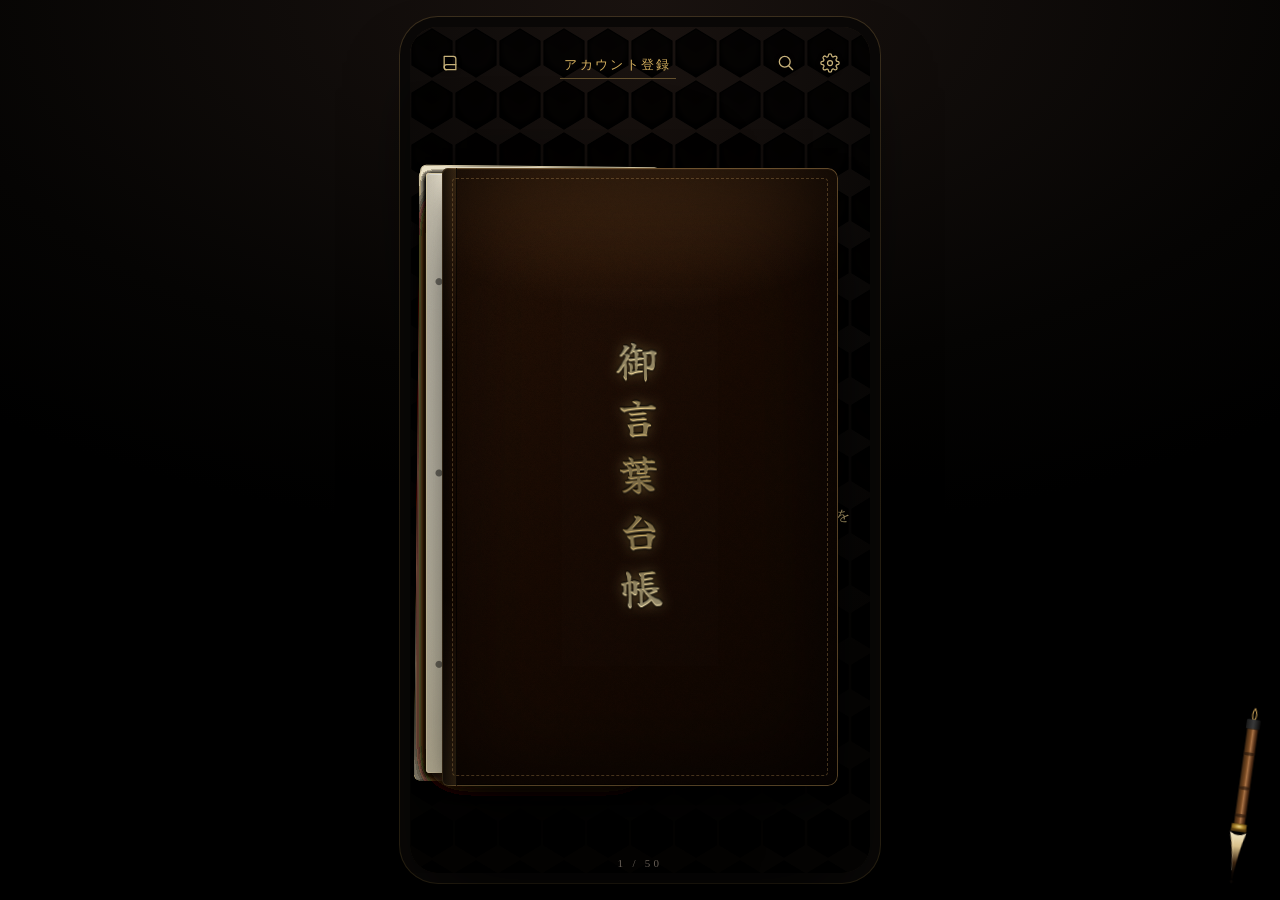
==== commit bdc58c26: "Update copyright to Okotoba" ====
--- a/app/index.html
+++ b/app/index.html
@@ -46,7 +46,10 @@
       <div class="book" id="book">
         <!-- ページはJSで挿入。右→左にめくる -->
       </div>
-      <div class="book-empty" id="book-empty" hidden></div>
+      <div class="book-empty" id="book-empty" hidden>
+        <div class="brand-mark" aria-hidden="true">御</div>
+        <p>まだ言葉がありません。<br>右下の筆から、最初の一言を記してみましょう。</p>
+      </div>
       <div class="page-indicator" id="page-indicator"></div>
 
       <!-- 表紙：タップで開く -->
@@ -108,18 +111,38 @@
     </button>
   </main>
 
+  <!-- 検索オーバーレイ -->
+  <section id="view-search" class="view">
+    <header class="app-header">
+      <button class="icon-btn light" id="btn-search-back" aria-label="戻る">←</button>
+      <h2 class="brand small gold"><span class="brand-mark sm" aria-hidden="true">御</span>言葉を探す</h2>
+      <span style="width:36px"></span>
+    </header>
+    <div class="search-wrap">
+      <input id="search-input" type="search" placeholder="言葉・出典で検索…" autocomplete="off" />
+      <ul id="search-results" class="search-results"></ul>
+      <p id="search-empty" class="muted" style="text-align:center; padding:24px; display:none;">見つかりませんでした。</p>
+    </div>
+  </section>
+
   <!-- 設定画面 -->
   <section id="view-settings" class="view">
     <header class="app-header">
       <button class="icon-btn light" id="btn-settings-back" aria-label="戻る">←</button>
-      <h2 class="brand small gold">設定</h2>
+      <h2 class="brand small gold"><span class="brand-mark sm" aria-hidden="true">御</span>設定</h2>
       <span style="width:36px"></span>
     </header>
     <div class="settings">
       <section class="settings-group">
         <h3>アカウント</h3>
         <button class="settings-row" id="settings-account">
-          <span>アカウント登録 / ログイン</span><span class="chev">›</span>
+          <span id="settings-account-label">アカウント登録 / ログイン</span><span class="chev">›</span>
+        </button>
+        <button class="settings-row" id="settings-signout" hidden>
+          <span>サインアウト</span><span class="chev">›</span>
+        </button>
+        <button class="settings-row danger" id="settings-delete-account" hidden>
+          <span>アカウントを削除</span><span class="chev">›</span>
         </button>
       </section>
 
@@ -131,6 +154,14 @@
         <button class="settings-row danger" id="settings-clear">
           <span>すべての言葉を削除</span><span class="chev">›</span>
         </button>
+      </section>
+
+      <section class="settings-group">
+        <h3>プライバシー</h3>
+        <label class="settings-row" style="cursor:pointer;">
+          <span>匿名の利用状況を共有して改善に協力</span>
+          <input type="checkbox" id="settings-analytics-toggle" />
+        </label>
       </section>
 
       <section class="settings-group">
@@ -176,6 +207,10 @@
     </div>
 
     <form class="account-form" id="form-account">
+      <p class="account-note muted" id="acct-web-note" hidden>
+        ブラウザ版では登録なしでローカル保存できます。<br>
+        端末を超えたバックアップは iPhone アプリの Apple サインインで利用できます。
+      </p>
       <button type="button" class="btn-apple" id="btn-apple">
         <svg viewBox="0 0 16 16" width="18" height="18" aria-hidden="true">
           <path fill="currentColor" d="M11.182.008C11.148-.03 9.923.023 8.857 1.18c-1.066 1.156-.902 2.482-.878 2.516.024.034 1.52.087 2.475-1.258.955-1.345.762-2.391.728-2.43Zm3.314 11.733c-.048-.096-2.325-1.234-2.113-3.422.212-2.189 1.675-2.789 1.698-2.854.023-.064-.597-.79-1.254-1.157a3.692 3.692 0 0 0-1.563-.434c-.108-.003-.483-.095-1.254.116-.508.139-1.653.589-1.968.607-.316.018-1.256-.522-2.267-.665-.647-.125-1.333.131-1.824.328-.49.196-1.422.754-2.074 2.237-.652 1.484-.311 3.834.93 5.392 1.243 1.557 1.999 1.881 2.5 1.917.5.036 1.05-.1 1.74-.39.69-.292 1.74-.452 2.4-.452.66 0 1.71.16 2.4.452.69.29 1.24.426 1.74.39.501-.036 1.257-.36 2.5-1.917.598-.769 1.06-1.591 1.41-2.148Z"/>
@@ -183,34 +218,16 @@
         <span>Appleで続ける</span>
       </button>
 
-      <div class="divider"><span>または</span></div>
-
-      <label class="field">
-        <span class="label-text">お名前（任意）</span>
-        <input type="text" id="acct-name" placeholder="蘇我 美佳" autocomplete="name" />
-      </label>
-      <label class="field">
-        <span class="label-text">メールアドレス</span>
-        <input type="email" id="acct-email" placeholder="you@example.com" autocomplete="email" required />
-      </label>
-      <label class="field">
-        <span class="label-text">パスワード</span>
-        <input type="password" id="acct-password" placeholder="8文字以上" autocomplete="new-password" minlength="8" required />
-        <span class="hint">英数字を含めると安全です。</span>
-      </label>
-
-      <label class="checkbox">
-        <input type="checkbox" id="acct-terms" required />
-        <span><a href="#">利用規約</a>と<a href="#">プライバシーポリシー</a>に同意します</span>
-      </label>
+      <p class="account-legal">
+        続けることで、<a href="https://suzukimika0410-cmd.github.io/okotoba-landing/terms.html" target="_blank" rel="noopener">利用規約</a>と<a href="https://suzukimika0410-cmd.github.io/okotoba-landing/privacy.html" target="_blank" rel="noopener">プライバシーポリシー</a>に同意したものとみなされます。
+      </p>
 
       <button type="submit" class="btn-gold">
-        <span>御言葉を始める</span>
+        <span>登録せずに使う</span>
       </button>
 
       <p class="account-foot">
-        既にアカウントをお持ちの方は
-        <a href="#" id="link-signin">ログイン</a>
+        言葉の記録はいつでも書き出せます。
       </p>
     </form>
   </section>
@@ -219,7 +236,7 @@
   <section id="view-input" class="view">
     <header class="app-header">
       <button class="icon-btn" id="btn-back" aria-label="戻る">←</button>
-      <h2 class="brand small">言葉を記す</h2>
+      <h2 class="brand small"><span class="brand-mark sm" aria-hidden="true">御</span>言葉を記す</h2>
       <button class="text-btn" id="btn-save">保存</button>
     </header>
 
@@ -283,6 +300,7 @@
     </form>
   </section>
 
+  <script src="analytics.js"></script>
   <script src="seed.js"></script>
   <script src="app.js"></script>
   <script>
--- a/app/styles.css
+++ b/app/styles.css
@@ -56,7 +56,8 @@
   letter-spacing: 0.3em;
   font-weight: 500;
 }
-.brand.small { font-size: 16px; letter-spacing: 0.2em; }
+.brand.small { font-size: 16px; letter-spacing: 0.2em; display: inline-flex; align-items: center; gap: 10px; }
+.brand .brand-mark.sm { transform: rotate(-3deg); }
 
 /* トップ：ヘッダー */
 .home-header { padding-bottom: 0; }
@@ -287,11 +288,35 @@
   text-orientation: mixed;
   color: #1a1410;
   text-shadow: 0 0 0.6px rgba(0,0,0,0.4);
-  height: 100%;
-  text-align: justify;     /* 行内を均等割で配置、孤立文字を防ぐ */
+  max-height: 100%;
+  text-align: start;       /* 縦書きでは justify が孤立列を生むため start に変更 */
   word-break: keep-all;    /* CJKは行ごと文節切り */
   line-break: strict;
-  max-width: 65%;          /* 列数を絞り、3〜4列に均等配置されやすくする */
+  max-width: 100%;         /* 列数の上限を取り払い、長文でも全幅を使えるように */
+  transition: font-size 200ms ease;
+}
+
+/* ページ右下に「御」の落款風ロゴ */
+.page-logo {
+  position: absolute;
+  right: 18px; bottom: 18px;
+  width: 38px; height: 38px;
+  display: grid; place-items: center;
+  font-family: "Yuji Boku", "Yuji Syuku", "Shippori Mincho", serif;
+  font-size: 22px; line-height: 1;
+  color: #fff;
+  background: linear-gradient(135deg, #a52828 0%, #8b2f2f 60%, #6e1f1f 100%);
+  border: 1.5px solid rgba(140, 30, 30, 0.4);
+  border-radius: 6px;
+  box-shadow:
+    0 1px 0 rgba(255,255,255,0.4) inset,
+    0 0 0 1px rgba(255,255,255,0.5),
+    0 2px 4px rgba(0,0,0,0.15);
+  transform: rotate(-3deg);
+  writing-mode: horizontal-tb;
+  pointer-events: none;
+  opacity: 0.92;
+  z-index: 2;
 }
 /* 日付：左端の縦書き。pageエリア基準で配置 */
 .page-meta {
@@ -327,7 +352,33 @@
 }
 
 .book-empty {
-  text-align: center; color: var(--ink-soft); line-height: 1.9;
+  text-align: center; color: #c8b27a; line-height: 1.9;
+  display: flex; flex-direction: column; align-items: center; gap: 18px;
+}
+.book-empty p { margin: 0; font-size: 14px; letter-spacing: 0.08em; }
+
+/* 御 ブランドマーク：朱の落款風 */
+.brand-mark {
+  width: 68px; height: 68px;
+  display: grid; place-items: center;
+  font-family: "Yuji Boku", "Yuji Syuku", "Shippori Mincho", serif;
+  font-size: 38px; line-height: 1;
+  color: #fff;
+  background: linear-gradient(135deg, #a52828 0%, #8b2f2f 60%, #6e1f1f 100%);
+  border-radius: 10px;
+  box-shadow:
+    0 1px 0 rgba(255,255,255,0.4) inset,
+    0 0 0 1.5px rgba(255,255,255,0.5),
+    0 4px 14px rgba(0,0,0,0.4);
+  transform: rotate(-2deg);
+}
+.brand-mark.sm {
+  width: 32px; height: 32px; font-size: 18px;
+  border-radius: 6px;
+  box-shadow:
+    0 1px 0 rgba(255,255,255,0.4) inset,
+    0 0 0 1px rgba(255,255,255,0.5),
+    0 2px 6px rgba(0,0,0,0.3);
 }
 .muted { color: var(--ink-soft); font-size: 13px; }
 
@@ -431,6 +482,30 @@
 .settings-row:active { background: rgba(212,175,94,0.08); }
 .settings-row .chev { color: #d4af5e; font-size: 16px; }
 .settings-row.danger { color: #d96a6a; }
+/* === 検索画面 === */
+#view-search {
+  background: radial-gradient(120% 60% at 50% 0%, rgba(74,56,38,0.35) 0%, transparent 60%), #0a0807;
+  overflow: hidden;
+}
+.search-wrap { padding: 0 20px calc(env(safe-area-inset-bottom, 0px) + 24px); max-width: 560px; margin: 0 auto; width: 100%; flex: 1; display: flex; flex-direction: column; min-height: 0; }
+#search-input {
+  width: 100%; padding: 14px 16px; border-radius: 10px;
+  background: rgba(255,255,255,0.04);
+  border: 1px solid rgba(212,175,94,0.25);
+  color: #ece5d2; font-family: var(--serif); font-size: 16px;
+  outline: none; margin-bottom: 16px;
+}
+#search-input::placeholder { color: #7a6f5a; }
+#search-input:focus { border-color: rgba(212,175,94,0.6); }
+.search-results { list-style: none; margin: 0; padding: 0; overflow-y: auto; flex: 1; min-height: 0; }
+.search-results li {
+  padding: 14px 16px; border-bottom: 1px solid rgba(212,175,94,0.12);
+  color: #ece5d2; cursor: pointer; font-size: 14px; line-height: 1.6;
+}
+.search-results li:active { background: rgba(212,175,94,0.08); }
+.search-results .src { color: #d4af5e; font-size: 12px; margin-top: 4px; letter-spacing: 0.05em; }
+.account-note { padding: 0 4px 8px; font-size: 12.5px; line-height: 1.7; text-align: center; }
+
 .settings-version {
   text-align: center; color: #6b6259; font-size: 11px;
   letter-spacing: 0.2em; margin-top: 32px;
@@ -564,6 +639,19 @@
   transform: rotate(45deg);
 }
 .checkbox a { color: #d4af5e; text-decoration: underline; text-decoration-thickness: 0.5px; }
+.account-legal {
+  margin: -4px 2px 0;
+  color: #a89c84;
+  font-size: 12px;
+  line-height: 1.8;
+  text-align: center;
+  letter-spacing: 0.04em;
+}
+.account-legal a {
+  color: #d4af5e;
+  text-decoration: underline;
+  text-decoration-thickness: 0.5px;
+}
 
 .btn-gold {
   margin-top: 4px;
